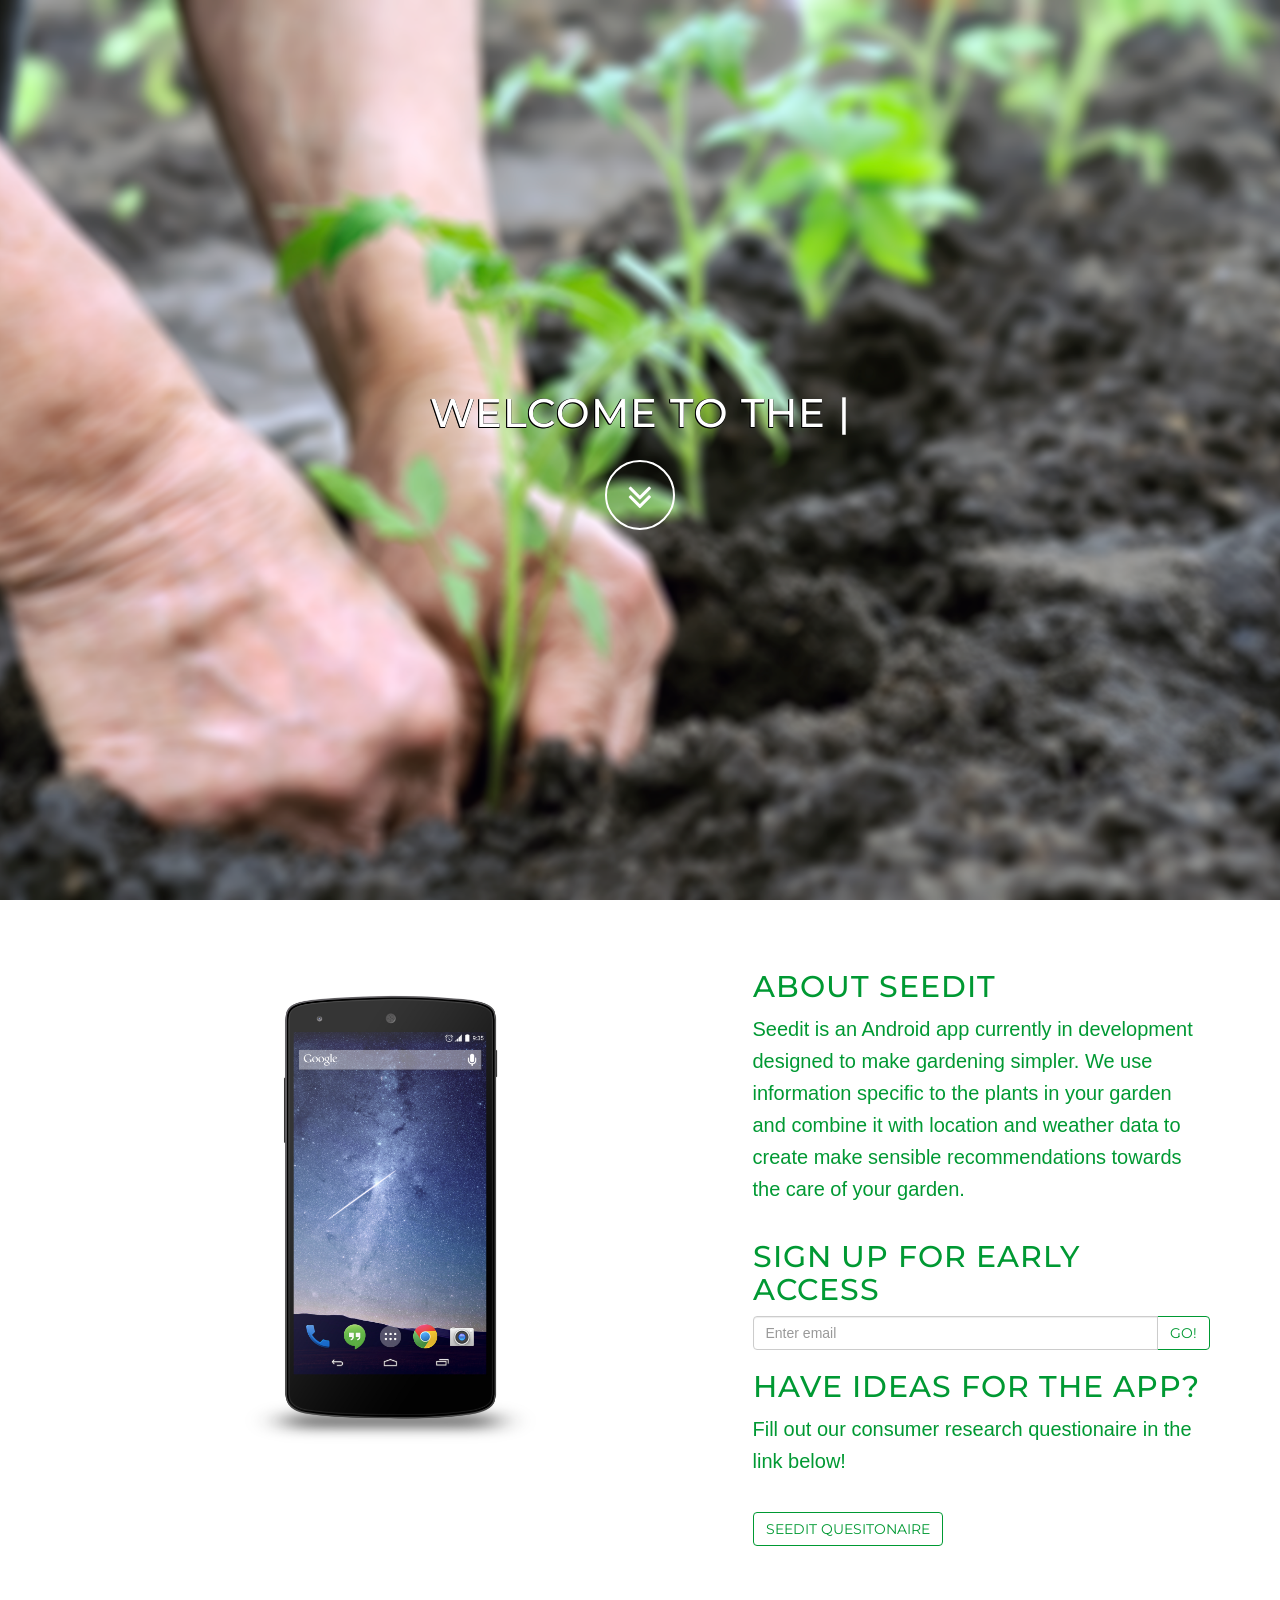
==== index.html @ 2c6a2f33 "init seedit site" ====
<!DOCTYPE html>
<html lang="en">

<head>

    <meta charset="utf-8">
    <meta http-equiv="X-UA-Compatible" content="IE=edge">
    <meta name="viewport" content="width=device-width, initial-scale=1">
    <meta name="description" content="">
    <meta name="author" content="">

    <title>Grayscale - Start Bootstrap Theme</title>

    <!-- Bootstrap Core CSS -->
    <link href="css/bootstrap.min.css" rel="stylesheet">

    <!-- Custom CSS -->
    <link href="css/grayscale.css" rel="stylesheet">

    <!-- Custom Fonts -->
    <link href="font-awesome/css/font-awesome.min.css" rel="stylesheet" type="text/css">
    <link href="http://fonts.googleapis.com/css?family=Lora:400,700,400italic,700italic" rel="stylesheet" type="text/css">
    <link href="http://fonts.googleapis.com/css?family=Montserrat:400,700" rel="stylesheet" type="text/css">

    <!-- HTML5 Shim and Respond.js IE8 support of HTML5 elements and media queries -->
    <!-- WARNING: Respond.js doesn't work if you view the page via file:// -->
    <!--[if lt IE 9]>
        <script src="https://oss.maxcdn.com/libs/html5shiv/3.7.0/html5shiv.js"></script>
        <script src="https://oss.maxcdn.com/libs/respond.js/1.4.2/respond.min.js"></script>
    <![endif]-->

</head>

<body id="page-top" data-spy="scroll" data-target=".navbar-fixed-top">

    <!-- Intro Header -->
    <header class="intro">
        <div class="intro-body">
            <div class="container">
                <div class="row">
                    <div class="col-md-12"> 
                        <div class="typing">
                            <h1 style="font-size:40px">
                                <span class="typing-target outline"></span>
                            </h1>    
                        </div>
                        <div>
                        <a href="#about" class="btn btn-circle page-scroll">
                            <i class="fa fa-angle-double-down animated"></i>
                        </a>
                    </div>
                </div>
            </div>
        </div>
    </header>

    <!-- About Section -->
    <section id="about" class="container content-section">
        <div class="row">
            <div class="col-md-7">
                <img src="img/Nexus-5-mockup.jpg" width="100%">
            </div>
            <div class="col-md-5">
                <h2>About Seedit</h2>
                <p>Seedit is an Android app currently in development designed to make gardening simpler. We use information specific to the plants in your garden and combine it with location and weather data to create make sensible recommendations towards the care of your garden.</p>
                <div>
                    <h2>Sign up for early access</h2>
                    <div class="input-group">
                        <input type="text" class="form-control" placeholder="Enter email">
                        <span class="input-group-btn">
                            <button class="btn btn-default" type="button">Go!</button>
                        </span>
                    </div>
                </div>
                <div>
                    <h2>Have ideas for the app?</h2>
                    <p>Fill out our consumer research questionaire in the link below!</p>
                    <button class="btn btn-default" type="button">Seedit Quesitonaire</button>
                </div>
                <div style="margin-bottom:50px"></div>
            </div>
        </div>
    </section>

    <!-- jQuery -->
    <script src="js/jquery.js"></script>

    <!-- Bootstrap Core JavaScript -->
    <script src="js/bootstrap.min.js"></script>

    <!-- Plugin JavaScript -->
    <script src="js/jquery.easing.min.js"></script>

    <script src="js/typed.js"></script>

    <script>
      $(function(){
          $(".typing-target").typed({
            strings: ["Welcome to the future of gardening"],
            typeSpeed: 50,
            backDelay: 500,
          });
      });
    </script>

    <!-- Custom Theme JavaScript -->
    <script src="js/grayscale.js"></script>

</body>

</html>
---- css/grayscale.css ----
/*!
 * Start Bootstrap - Grayscale Bootstrap Theme (http://startbootstrap.com)
 * Code licensed under the Apache License v2.0.
 * For details, see http://www.apache.org/licenses/LICENSE-2.0.
 */

body {
    width: 100%;
    height: 100%;
    font-family: "Lato",Helvetica,Arial,sans-serif;
    color: #009933;
    background-color: #fff;
}

html {
    width: 100%;
    height: 100%;
}

h1,
h2,
h3,
h4,
h5,
h6 {
    text-transform: uppercase;
    font-family: "Montserrat","Helvetica Neue",Helvetica,Arial,sans-serif;
    letter-spacing: 1px;
}

p {
    margin: 0 0 25px;
    font-size: 18px;
    line-height: 1.5;
}

@media(min-width:767px) {
    p {
        margin: 0 0 35px;
        font-size: 20px;
        line-height: 1.6;
    }
}

a {
    color: #219ab3;
    -webkit-transition: all .2s ease-in-out;
    -moz-transition: all .2s ease-in-out;
    transition: all .2s ease-in-out;
}

a:hover,
a:focus {
    text-decoration: none;
    color: #11505d;
}

.light {
    font-weight: 400;
}

.navbar-custom {
    margin-bottom: 0;
    border-bottom: 1px solid rgba(255,255,255,.3);
    text-transform: uppercase;
    font-family: Montserrat,"Helvetica Neue",Helvetica,Arial,sans-serif;
    background-color: #000;
}

.navbar-custom .navbar-brand {
    font-weight: 700;
}

.navbar-custom .navbar-brand:focus {
    outline: 0;
}

.navbar-custom .navbar-brand .navbar-toggle {
    padding: 4px 6px;
    font-size: 16px;
    color: #fff;
}

.navbar-custom .navbar-brand .navbar-toggle:focus,
.navbar-custom .navbar-brand .navbar-toggle:active {
    outline: 0;
}

.navbar-custom a {
    color: #fff;
}

.navbar-custom .nav li.active {
    outline: nonte;
    background-color: rgba(255,255,255,.3);
}

.navbar-custom .nav li a {
    -webkit-transition: background .3s ease-in-out;
    -moz-transition: background .3s ease-in-out;
    transition: background .3s ease-in-out;
}

.navbar-custom .nav li a:hover,
.navbar-custom .nav li a:focus,
.navbar-custom .nav li a.active {
    outline: 0;
    background-color: rgba(255,255,255,.3);
}

@media(min-width:767px) {
    .navbar {
        padding: 20px 0;
        border-bottom: 0;
        letter-spacing: 1px;
        background: 0 0;
        -webkit-transition: background .5s ease-in-out,padding .5s ease-in-out;
        -moz-transition: background .5s ease-in-out,padding .5s ease-in-out;
        transition: background .5s ease-in-out,padding .5s ease-in-out;
    }

    .top-nav-collapse {
        padding: 0;
        background-color: #000;
    }

    .navbar-custom.top-nav-collapse {
        border-bottom: 1px solid rgba(255,255,255,.3);
    }
}

.intro {
    display: table;
    width: 100%;
    height: 100%;
    padding: 100px 0;
    text-align: center;
    color: #fff;
    background: url(../img/intro-bg.png) no-repeat bottom center scroll;
    background-color: #000;
    -webkit-background-size: cover;
    -moz-background-size: cover;
    background-size: cover;
    -o-background-size: cover;
}

.intro .intro-body {
    display: table-cell;
    vertical-align: middle;
}

.intro .intro-body .brand-heading {
    font-size: 40px;
}

.intro .intro-body .intro-text {
    font-size: 18px;
}

@media(min-width:767px) {
    .intro {
        height: 100%;
        padding: 0;
    }

    .intro .intro-body .brand-heading {
        font-size: 100px;
    }

    .intro .intro-body .intro-text {
        font-size: 25px;
    }
}

.btn-circle {
    width: 70px;
    height: 70px;
    margin-top: 15px;
    padding: 7px 16px;
    border: 2px solid #fff;
    border-radius: 35px;
    font-size: 40px;
    color: #fff;
    background: 0 0;
    -webkit-transition: background .3s ease-in-out;
    -moz-transition: background .3s ease-in-out;
    transition: background .3s ease-in-out;
}

.btn-circle:hover,
.btn-circle:focus {
    outline: 0;
    color: #fff;
    background: rgba(255,255,255,.1);
}

.btn-circle i.animated {
    -webkit-transition-property: -webkit-transform;
    -webkit-transition-duration: 1s;
    -moz-transition-property: -moz-transform;
    -moz-transition-duration: 1s;
}

.btn-circle:hover i.animated {
    -webkit-animation-name: pulse;
    -moz-animation-name: pulse;
    -webkit-animation-duration: 1.5s;
    -moz-animation-duration: 1.5s;
    -webkit-animation-iteration-count: infinite;
    -moz-animation-iteration-count: infinite;
    -webkit-animation-timing-function: linear;
    -moz-animation-timing-function: linear;
}

@-webkit-keyframes pulse {    
    0 {
        -webkit-transform: scale(1);
        transform: scale(1);
    }

    50% {
        -webkit-transform: scale(1.2);
        transform: scale(1.2);
    }

    100% {
        -webkit-transform: scale(1);
        transform: scale(1);
    }
}

@-moz-keyframes pulse {    
    0 {
        -moz-transform: scale(1);
        transform: scale(1);
    }

    50% {
        -moz-transform: scale(1.2);
        transform: scale(1.2);
    }

    100% {
        -moz-transform: scale(1);
        transform: scale(1);
    }
}

.content-section {
    padding-top: 50px;
    height:100%;
    margin-bottom: 50px;
}

.download-section {
    width: 100%;
    padding: 50px 0;
    color: #fff;
    background: url(../img/downloads-bg.jpg) no-repeat center center scroll;
    background-color: #000;
    -webkit-background-size: cover;
    -moz-background-size: cover;
    background-size: cover;
    -o-background-size: cover;
}

#map {
    width: 100%;
    height: 200px;
    margin-top: 100px;
}

@media(min-width:767px) {
    .content-section {
        margin-bottom: 50px;
    }

    .download-section {
        padding: 100px 0;
    }

    #map {
        height: 400px;
        margin-top: 250px;
    }
}

.btn {
    text-transform: uppercase;
    font-family: Montserrat,"Helvetica Neue",Helvetica,Arial,sans-serif;
    font-weight: 400;
    -webkit-transition: all .3s ease-in-out;
    -moz-transition: all .3s ease-in-out;
    transition: all .3s ease-in-out;
}

.btn-default {
    border: 1px solid #009933;
    color: #009933;
    background-color: transparent;
}

.btn-default:hover,
.btn-default:focus {
    border: 1px solid #009933;
    outline: 0;
    color: #fff;
    background-color: #009933;
}

ul.banner-social-buttons {
    margin-top: 0;
}

@media(max-width:1199px) {
    ul.banner-social-buttons {
        margin-top: 15px;
    }
}

@media(max-width:767px) {
    ul.banner-social-buttons li {
        display: block;
        margin-bottom: 20px;
        padding: 0;
    }

    ul.banner-social-buttons li:last-child {
        margin-bottom: 0;
    }
}

footer {
    padding: 50px 0;
}

footer p {
    margin: 0;
}

::-moz-selection {
    text-shadow: none;
    background: #fcfcfc;
    background: rgba(255,255,255,.2);
}

::selection {
    text-shadow: none;
    background: #fcfcfc;
    background: rgba(255,255,255,.2);
}

img::selection {
    background: 0 0;
}

img::-moz-selection {
    background: 0 0;
}

body {
    webkit-tap-highlight-color: rgba(255,255,255,.2);
}

.typed-cursor{
    opacity: 1;
    -webkit-animation: blink 0.7s infinite;
    -moz-animation: blink 0.7s infinite;
    animation: blink 0.7s infinite;
}
@keyframes blink{
    0% { opacity:1; }
    50% { opacity:0; }
    100% { opacity:1; }
}
@-webkit-keyframes blink{
    0% { opacity:1; }
    50% { opacity:0; }
    100% { opacity:1; }
}
@-moz-keyframes blink{
    0% { opacity:1; }
    50% { opacity:0; }
    100% { opacity:1; }
}

.outline { 
    color: white;
    text-shadow:
    -.5px -.5px 0 #000,
    .5px -.5px 0 #000,
    -.5px .5px 0 #000,
    .5px .5px 0 #000;  
}
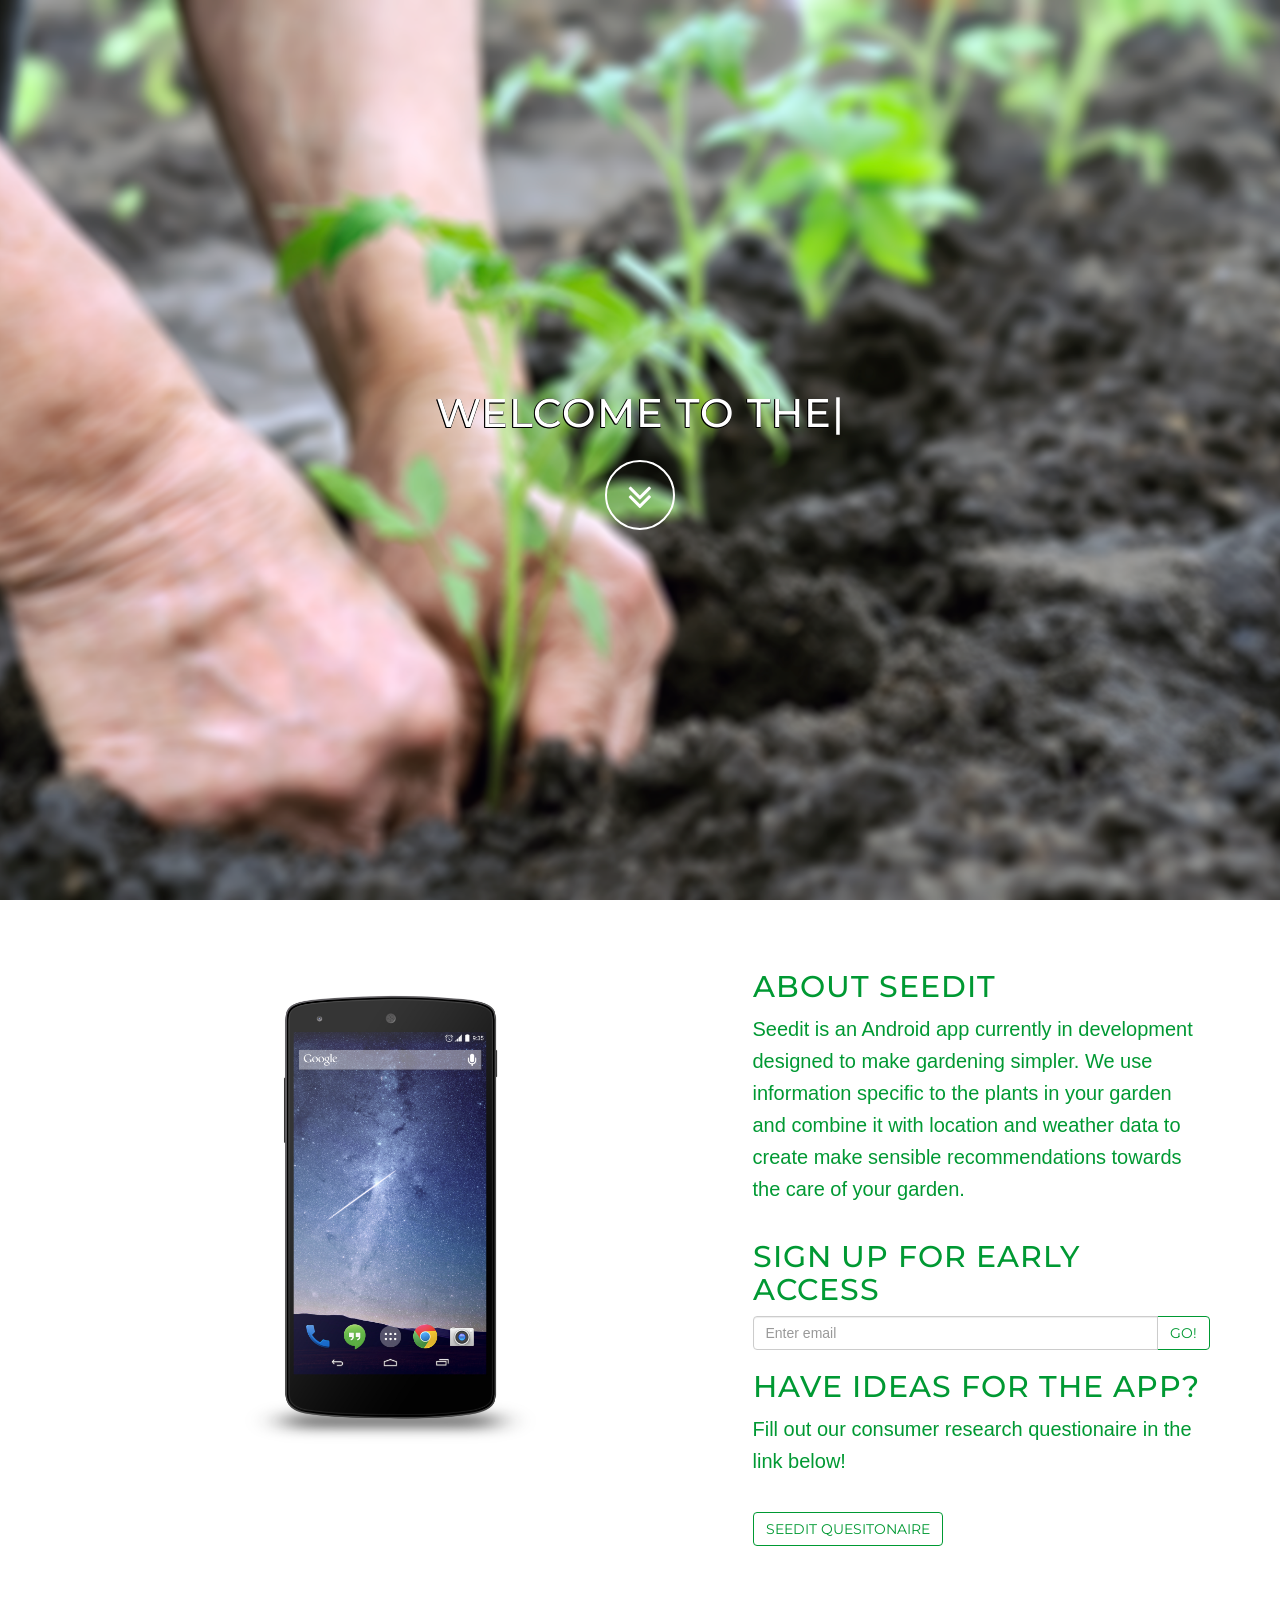
==== commit 8d3cfeae: "added favicon" ====
--- a/index.html
+++ b/index.html
@@ -9,13 +9,15 @@
     <meta name="description" content="">
     <meta name="author" content="">
 
-    <title>Grayscale - Start Bootstrap Theme</title>
+    <title>Seedit - Plant Ahead</title>
 
     <!-- Bootstrap Core CSS -->
     <link href="css/bootstrap.min.css" rel="stylesheet">
 
     <!-- Custom CSS -->
     <link href="css/grayscale.css" rel="stylesheet">
+
+    <link rel="shortcut icon" href="img/favicon.ico">
 
     <!-- Custom Fonts -->
     <link href="font-awesome/css/font-awesome.min.css" rel="stylesheet" type="text/css">
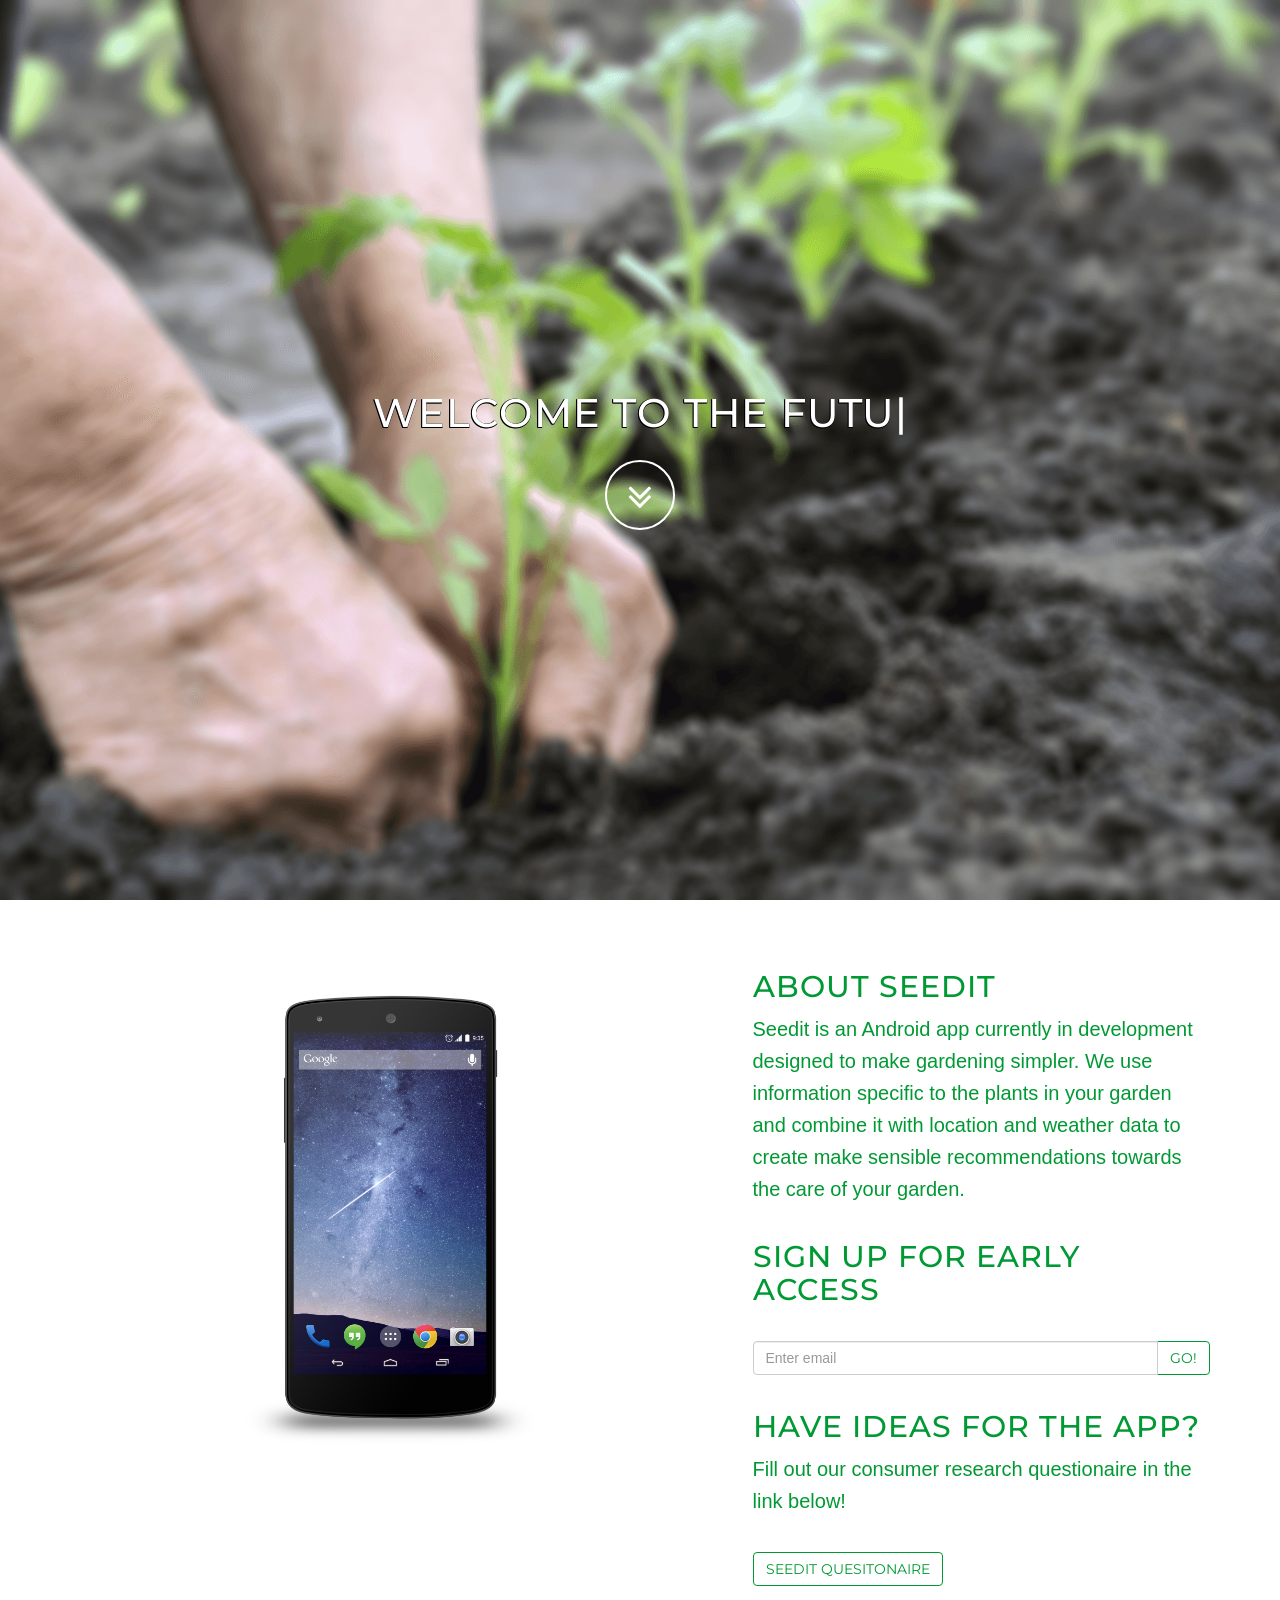
==== commit 6a2b155e: "compressed intro png" ====
--- a/index.html
+++ b/index.html
@@ -67,12 +67,14 @@
                 <p>Seedit is an Android app currently in development designed to make gardening simpler. We use information specific to the plants in your garden and combine it with location and weather data to create make sensible recommendations towards the care of your garden.</p>
                 <div>
                     <h2>Sign up for early access</h2>
+                    <p>
                     <div class="input-group">
                         <input type="text" class="form-control" placeholder="Enter email">
                         <span class="input-group-btn">
                             <button class="btn btn-default" type="button">Go!</button>
                         </span>
                     </div>
+                    </p>
                 </div>
                 <div>
                     <h2>Have ideas for the app?</h2>
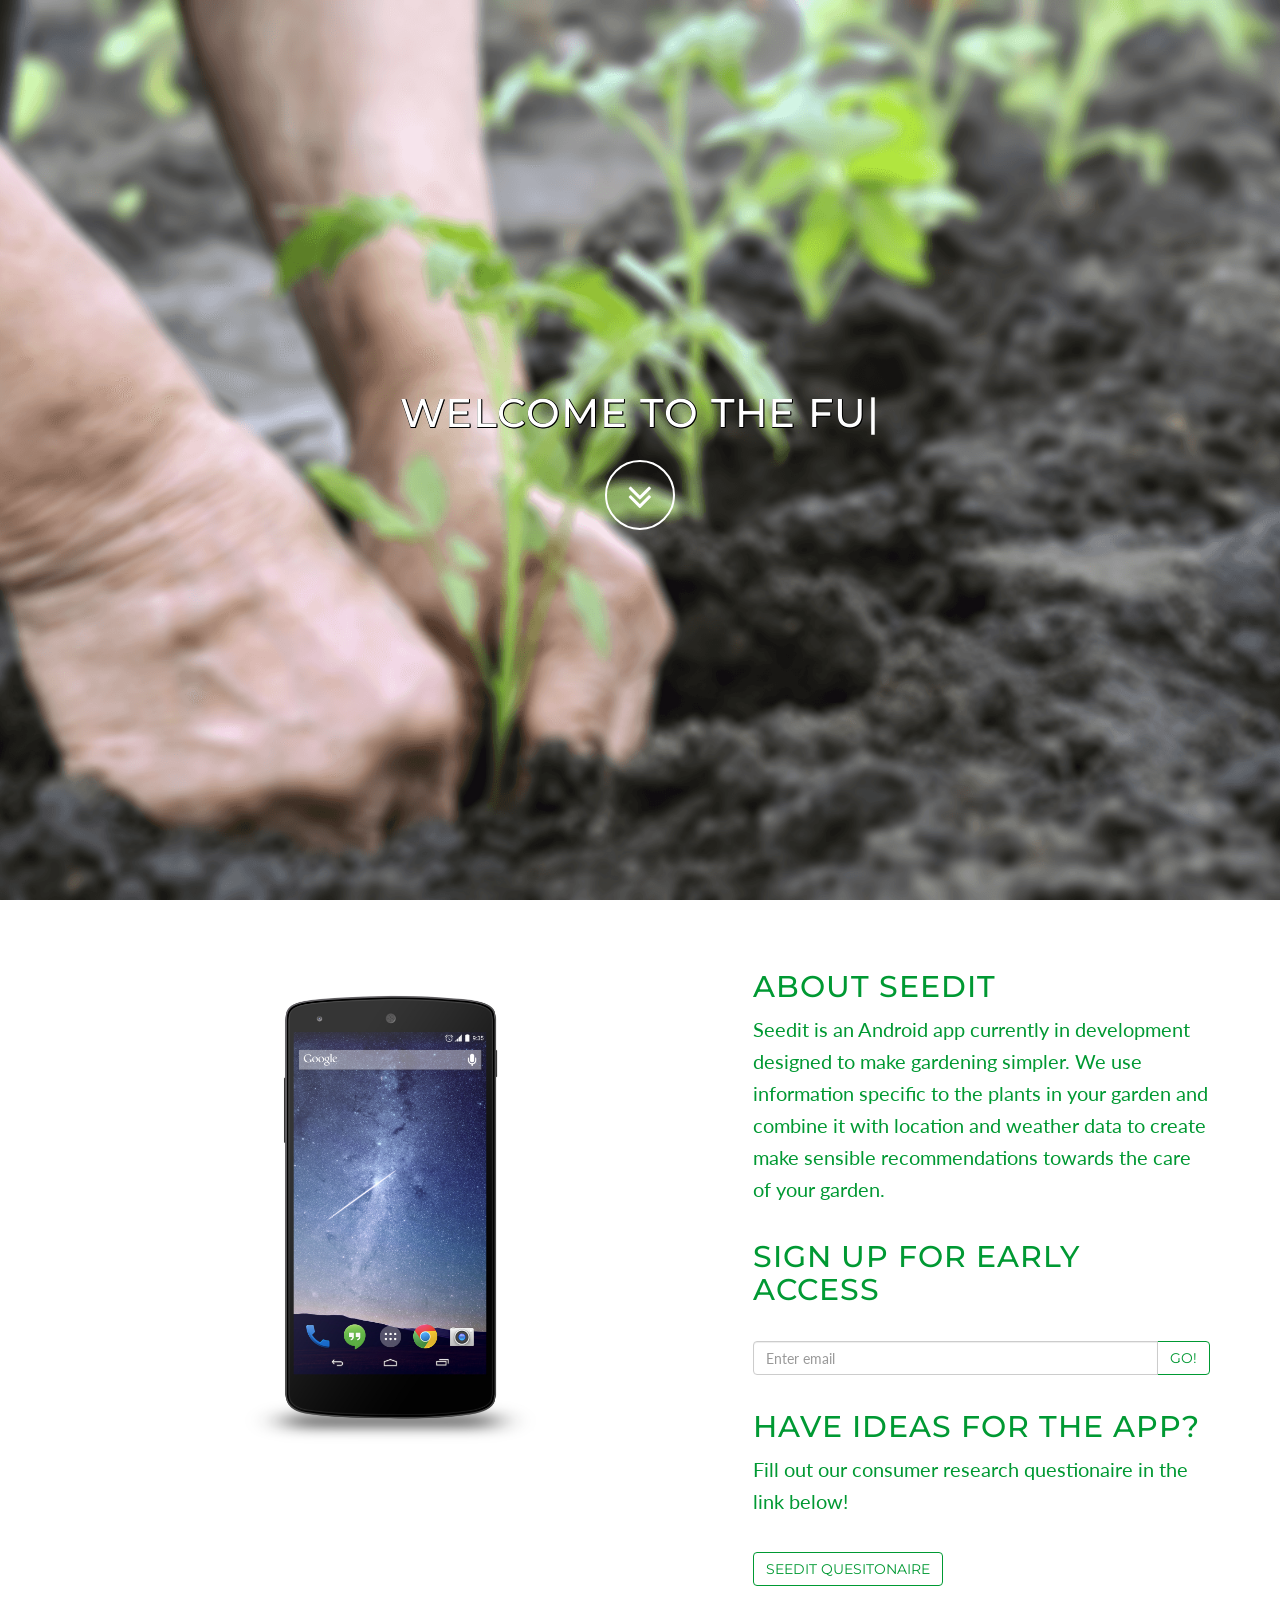
==== commit be4f3fe3: "fixed html formatting error" ====
--- a/index.html
+++ b/index.html
@@ -21,7 +21,7 @@
 
     <!-- Custom Fonts -->
     <link href="font-awesome/css/font-awesome.min.css" rel="stylesheet" type="text/css">
-    <link href="http://fonts.googleapis.com/css?family=Lora:400,700,400italic,700italic" rel="stylesheet" type="text/css">
+    <link href='http://fonts.googleapis.com/css?family=Lato&subset=latin,latin-ext' rel='stylesheet' type='text/css'>
     <link href="http://fonts.googleapis.com/css?family=Montserrat:400,700" rel="stylesheet" type="text/css">
 
     <!-- HTML5 Shim and Respond.js IE8 support of HTML5 elements and media queries -->
@@ -46,7 +46,6 @@
                                 <span class="typing-target outline"></span>
                             </h1>    
                         </div>
-                        <div>
                         <a href="#about" class="btn btn-circle page-scroll">
                             <i class="fa fa-angle-double-down animated"></i>
                         </a>
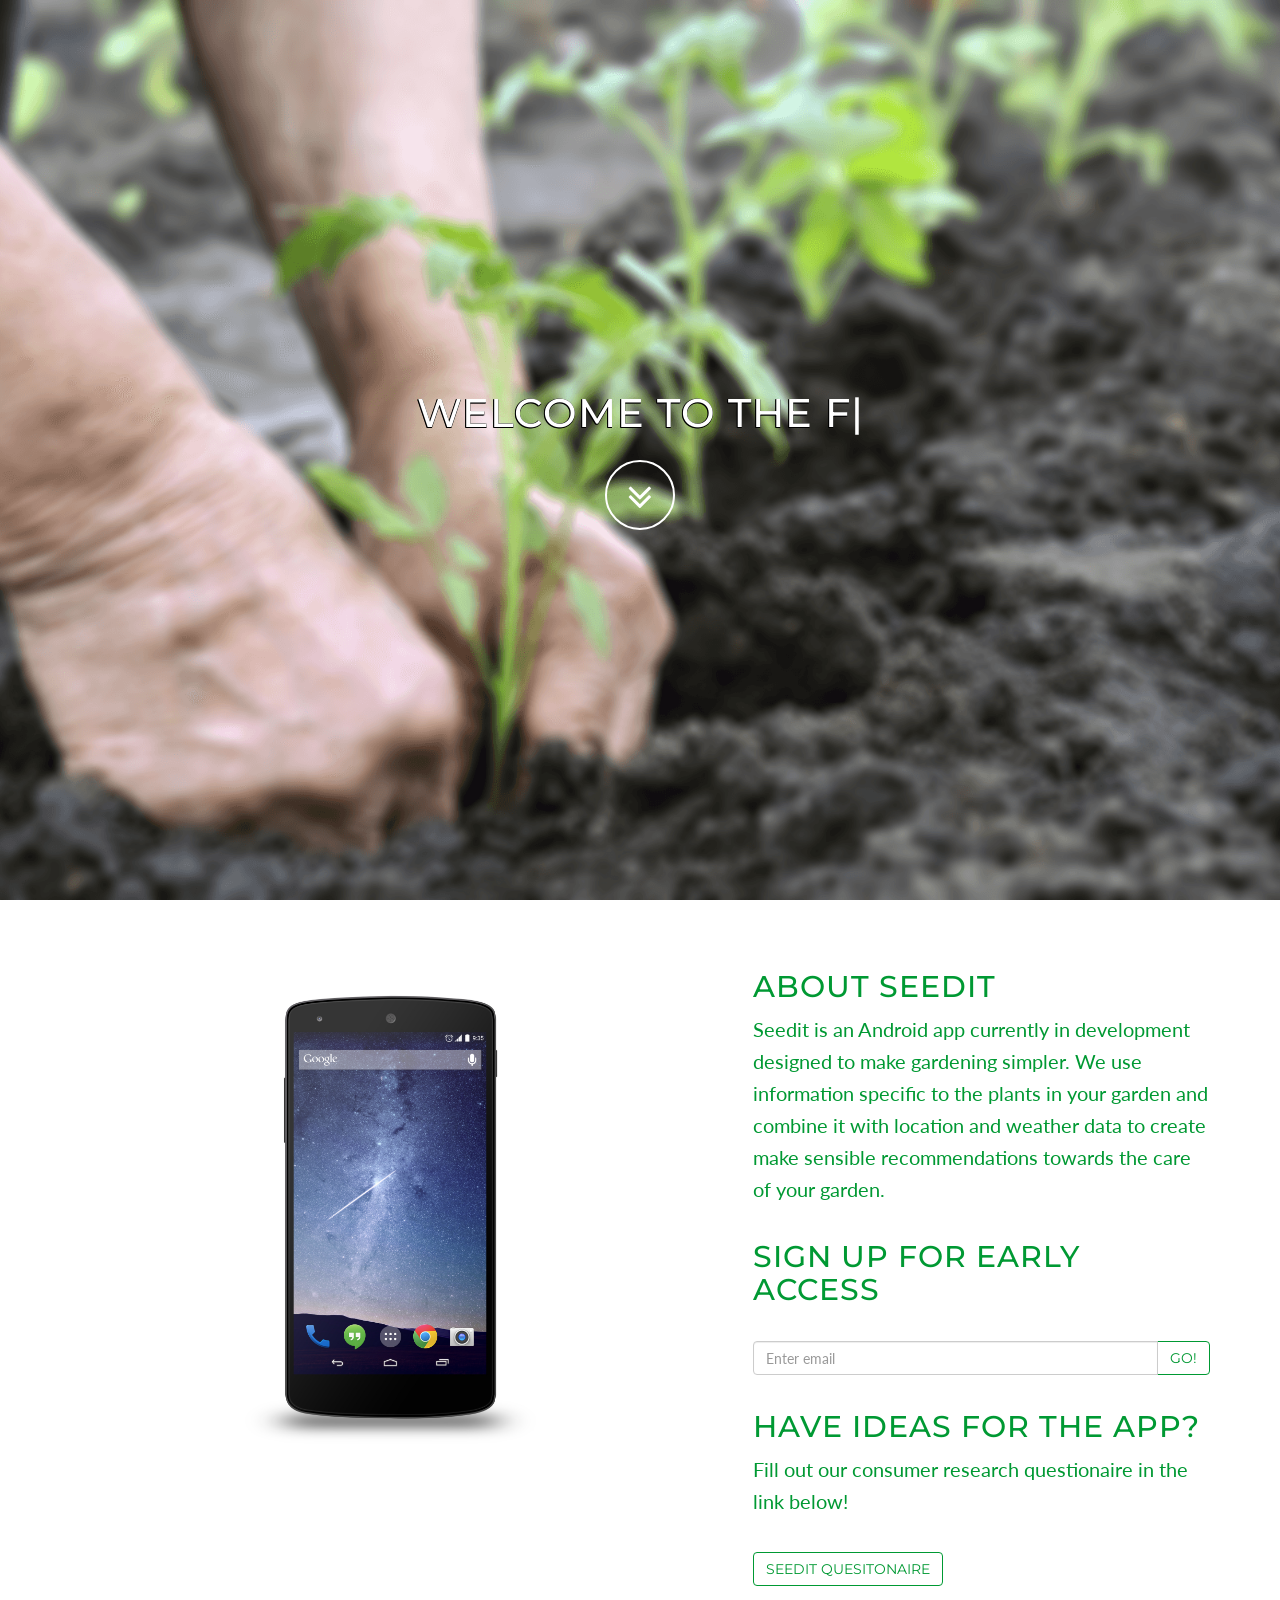
==== commit c248b454: "reformat html" ====
--- a/index.html
+++ b/index.html
@@ -33,8 +33,8 @@
 
 </head>
 
-<body id="page-top" data-spy="scroll" data-target=".navbar-fixed-top">
-
+<body>
+    
     <!-- Intro Header -->
     <header class="intro">
         <div class="intro-body">
@@ -69,7 +69,7 @@
                     <p>
                     <div class="input-group">
                         <input type="text" class="form-control" placeholder="Enter email">
-                        <span class="input-group-btn">
+                        <span class="input-group-btn" >
                             <button class="btn btn-default" type="button">Go!</button>
                         </span>
                     </div>
--- a/css/grayscale.css
+++ b/css/grayscale.css
@@ -133,7 +133,6 @@
     display: table;
     width: 100%;
     height: 100%;
-    padding: 100px 0;
     text-align: center;
     color: #fff;
     background: url(../img/intro-bg.png) no-repeat bottom center scroll;
@@ -147,29 +146,6 @@
 .intro .intro-body {
     display: table-cell;
     vertical-align: middle;
-}
-
-.intro .intro-body .brand-heading {
-    font-size: 40px;
-}
-
-.intro .intro-body .intro-text {
-    font-size: 18px;
-}
-
-@media(min-width:767px) {
-    .intro {
-        height: 100%;
-        padding: 0;
-    }
-
-    .intro .intro-body .brand-heading {
-        font-size: 100px;
-    }
-
-    .intro .intro-body .intro-text {
-        font-size: 25px;
-    }
 }
 
 .btn-circle {
@@ -248,8 +224,7 @@
 
 .content-section {
     padding-top: 50px;
-    height:100%;
-    margin-bottom: 50px;
+    height: 100%;
 }
 
 .download-section {
@@ -268,21 +243,6 @@
     width: 100%;
     height: 200px;
     margin-top: 100px;
-}
-
-@media(min-width:767px) {
-    .content-section {
-        margin-bottom: 50px;
-    }
-
-    .download-section {
-        padding: 100px 0;
-    }
-
-    #map {
-        height: 400px;
-        margin-top: 250px;
-    }
 }
 
 .btn {
@@ -308,28 +268,6 @@
     background-color: #009933;
 }
 
-ul.banner-social-buttons {
-    margin-top: 0;
-}
-
-@media(max-width:1199px) {
-    ul.banner-social-buttons {
-        margin-top: 15px;
-    }
-}
-
-@media(max-width:767px) {
-    ul.banner-social-buttons li {
-        display: block;
-        margin-bottom: 20px;
-        padding: 0;
-    }
-
-    ul.banner-social-buttons li:last-child {
-        margin-bottom: 0;
-    }
-}
-
 footer {
     padding: 50px 0;
 }
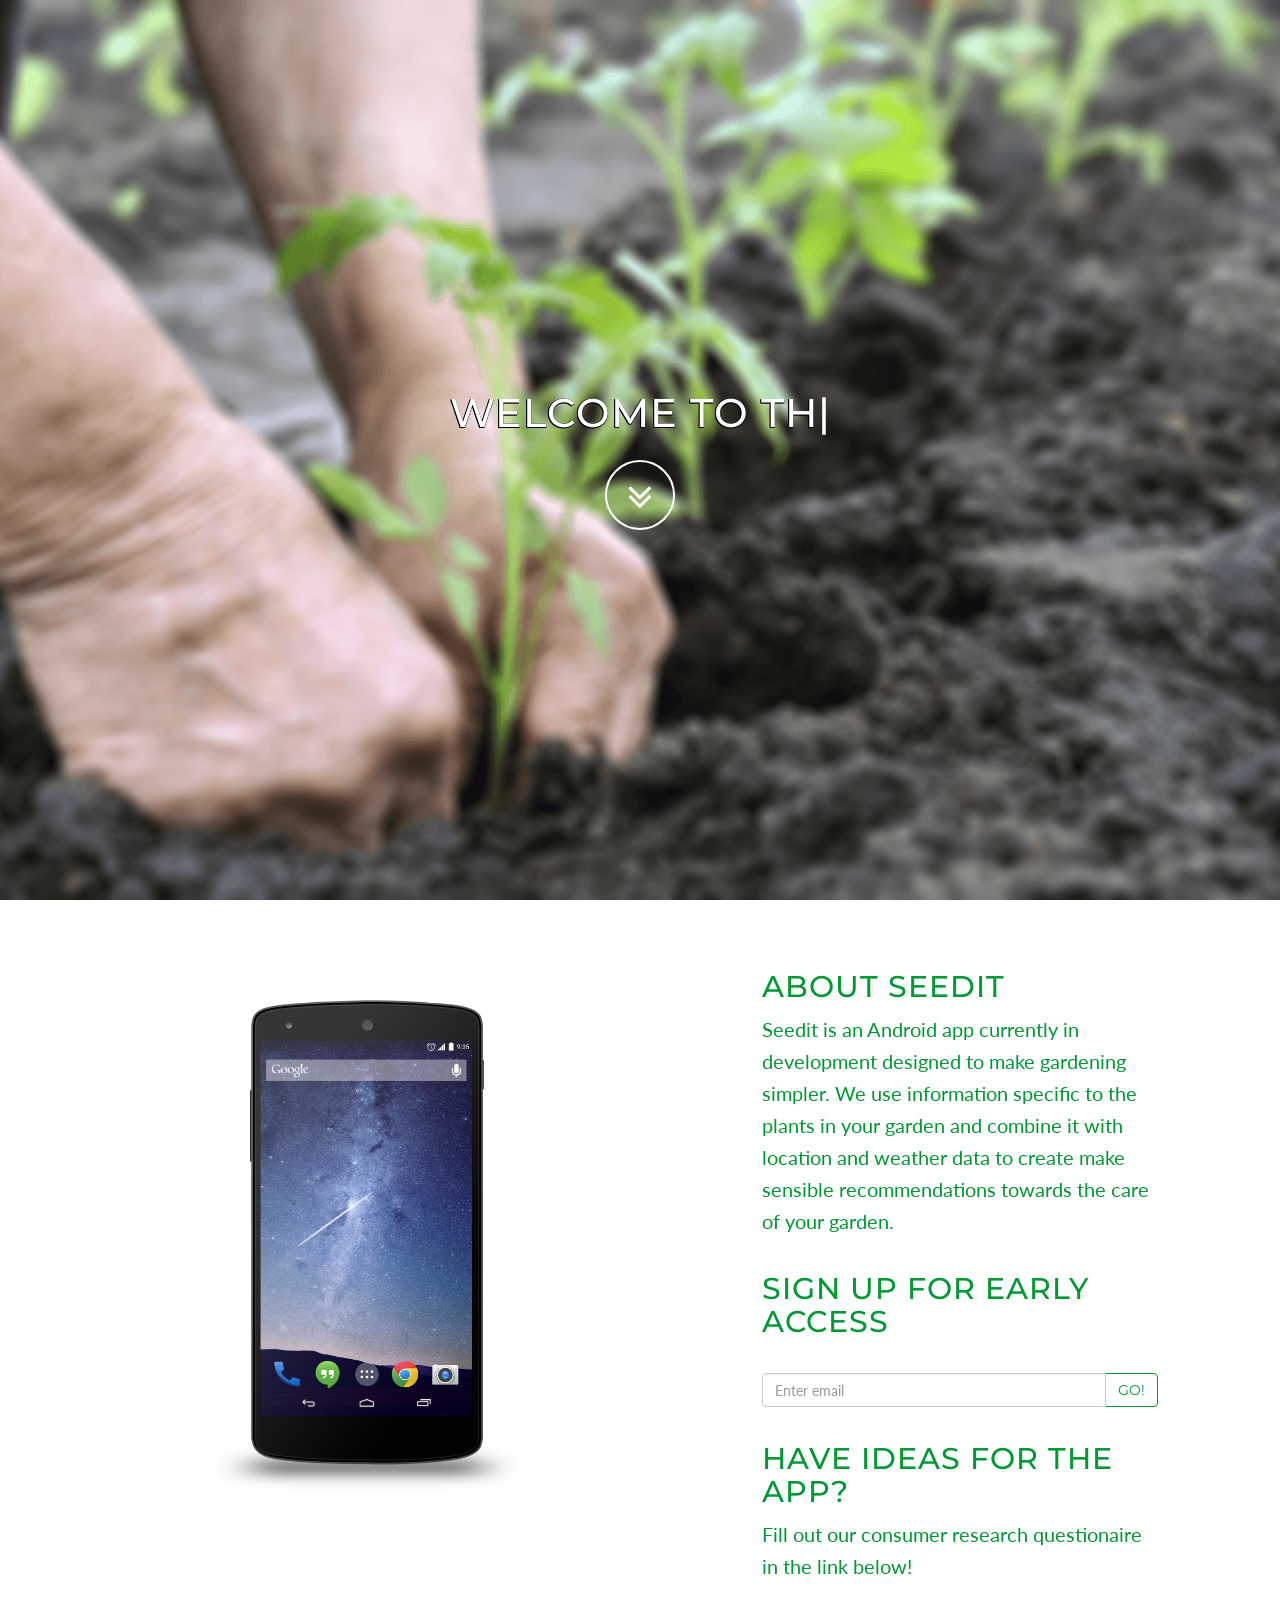
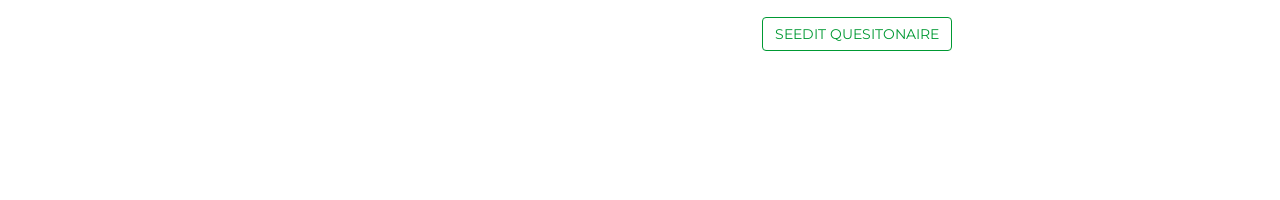
==== commit 89a9d4fc: "remove bloat js" ====
--- a/index.html
+++ b/index.html
@@ -34,7 +34,7 @@
 </head>
 
 <body>
-    
+
     <!-- Intro Header -->
     <header class="intro">
         <div class="intro-body">
@@ -61,7 +61,7 @@
             <div class="col-md-7">
                 <img src="img/Nexus-5-mockup.jpg" width="100%">
             </div>
-            <div class="col-md-5">
+            <div class="col-md-4">
                 <h2>About Seedit</h2>
                 <p>Seedit is an Android app currently in development designed to make gardening simpler. We use information specific to the plants in your garden and combine it with location and weather data to create make sensible recommendations towards the care of your garden.</p>
                 <div>
--- a/css/grayscale.css
+++ b/css/grayscale.css
@@ -24,7 +24,7 @@
 h5,
 h6 {
     text-transform: uppercase;
-    font-family: "Montserrat","Helvetica Neue",Helvetica,Arial,sans-serif;
+    font-family: Montserrat,"Helvetica Neue",Helvetica,Arial,sans-serif;
     letter-spacing: 1px;
 }
 
@@ -225,6 +225,7 @@
 .content-section {
     padding-top: 50px;
     height: 100%;
+    width: 100%;
 }
 
 .download-section {
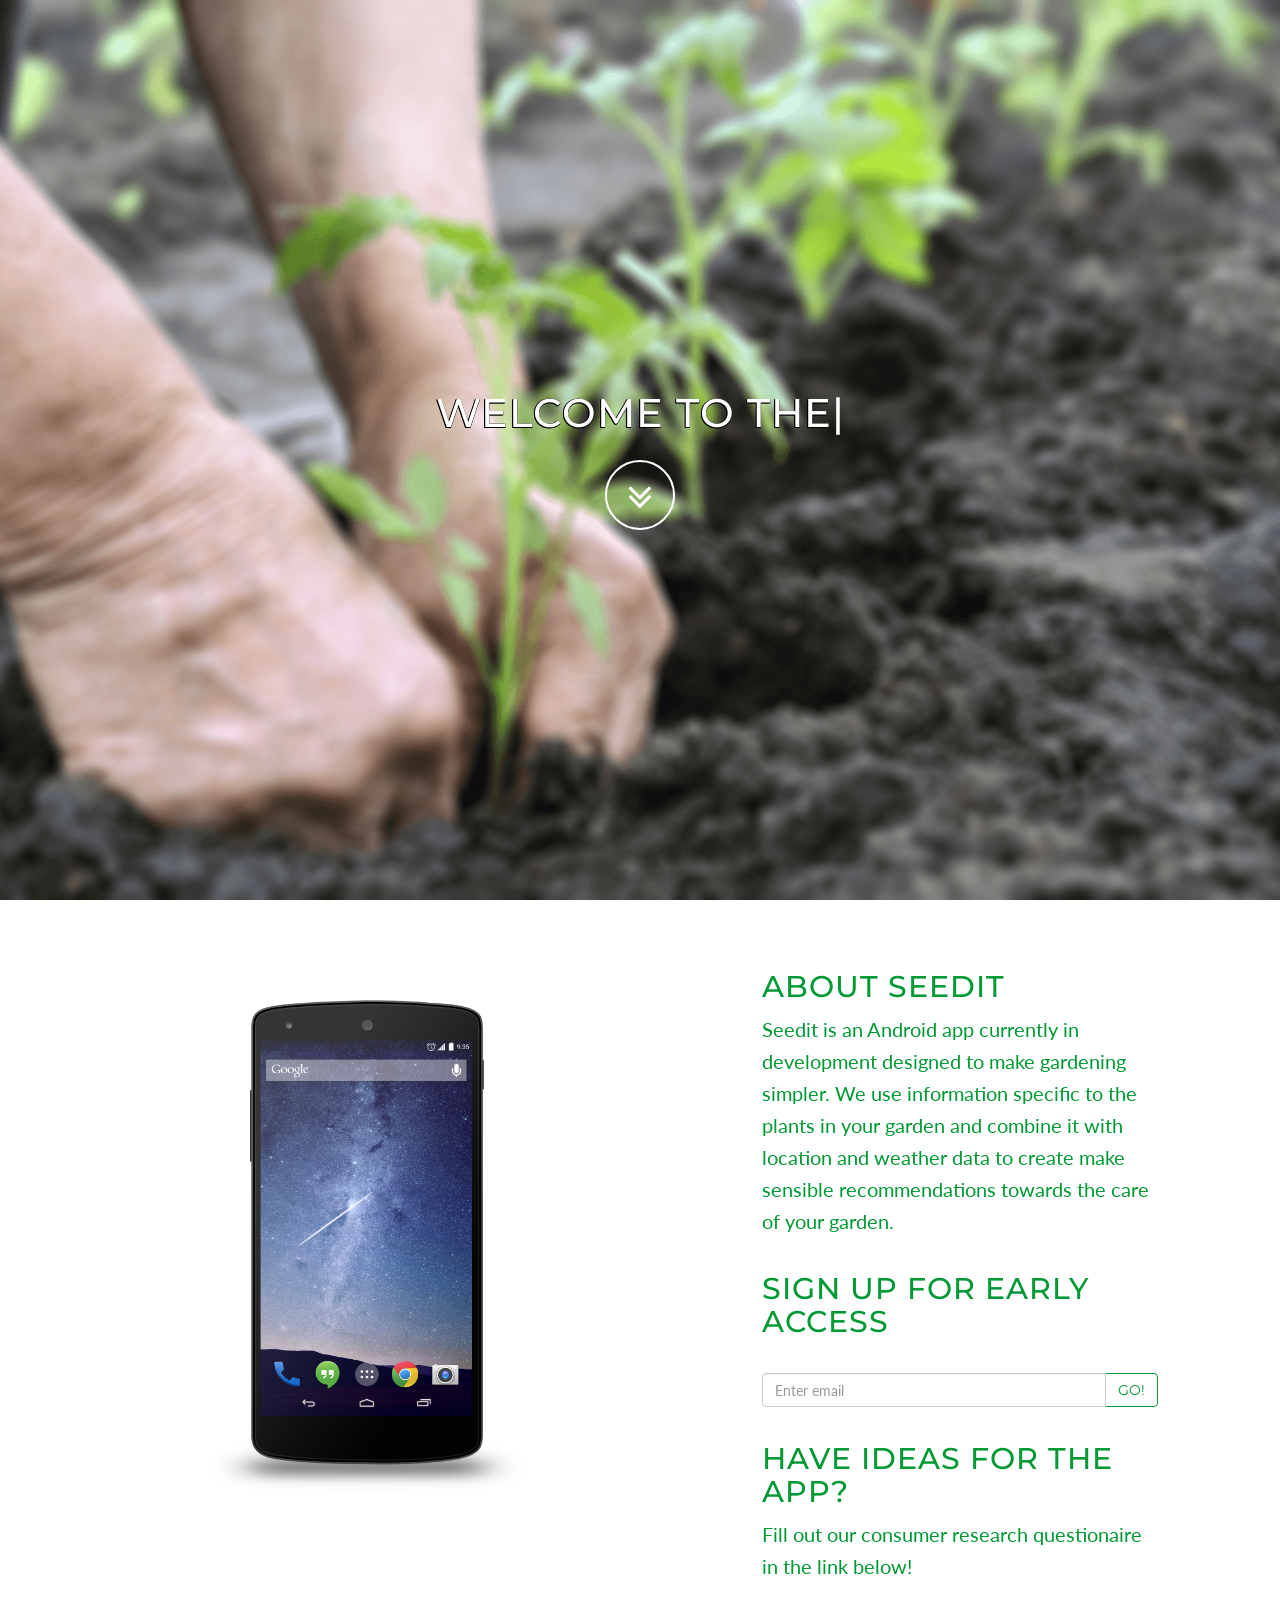
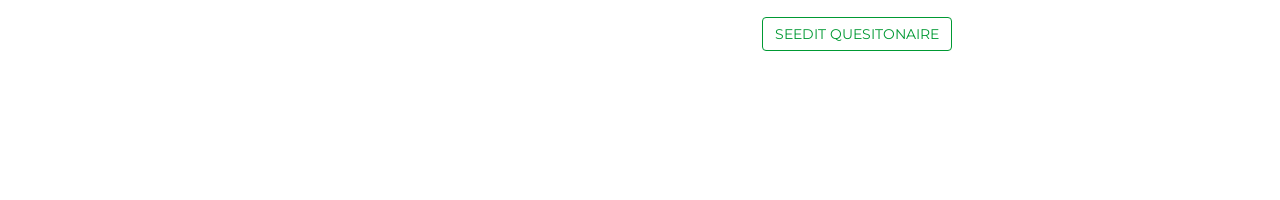
==== commit 608e2efa: "fix css resizing" ====
--- a/index.html
+++ b/index.html
@@ -34,6 +34,7 @@
 </head>
 
 <body>
+    <nav></nav>
 
     <!-- Intro Header -->
     <header class="intro">
--- a/css/grayscale.css
+++ b/css/grayscale.css
@@ -13,7 +13,6 @@
 }
 
 html {
-    width: 100%;
     height: 100%;
 }
 
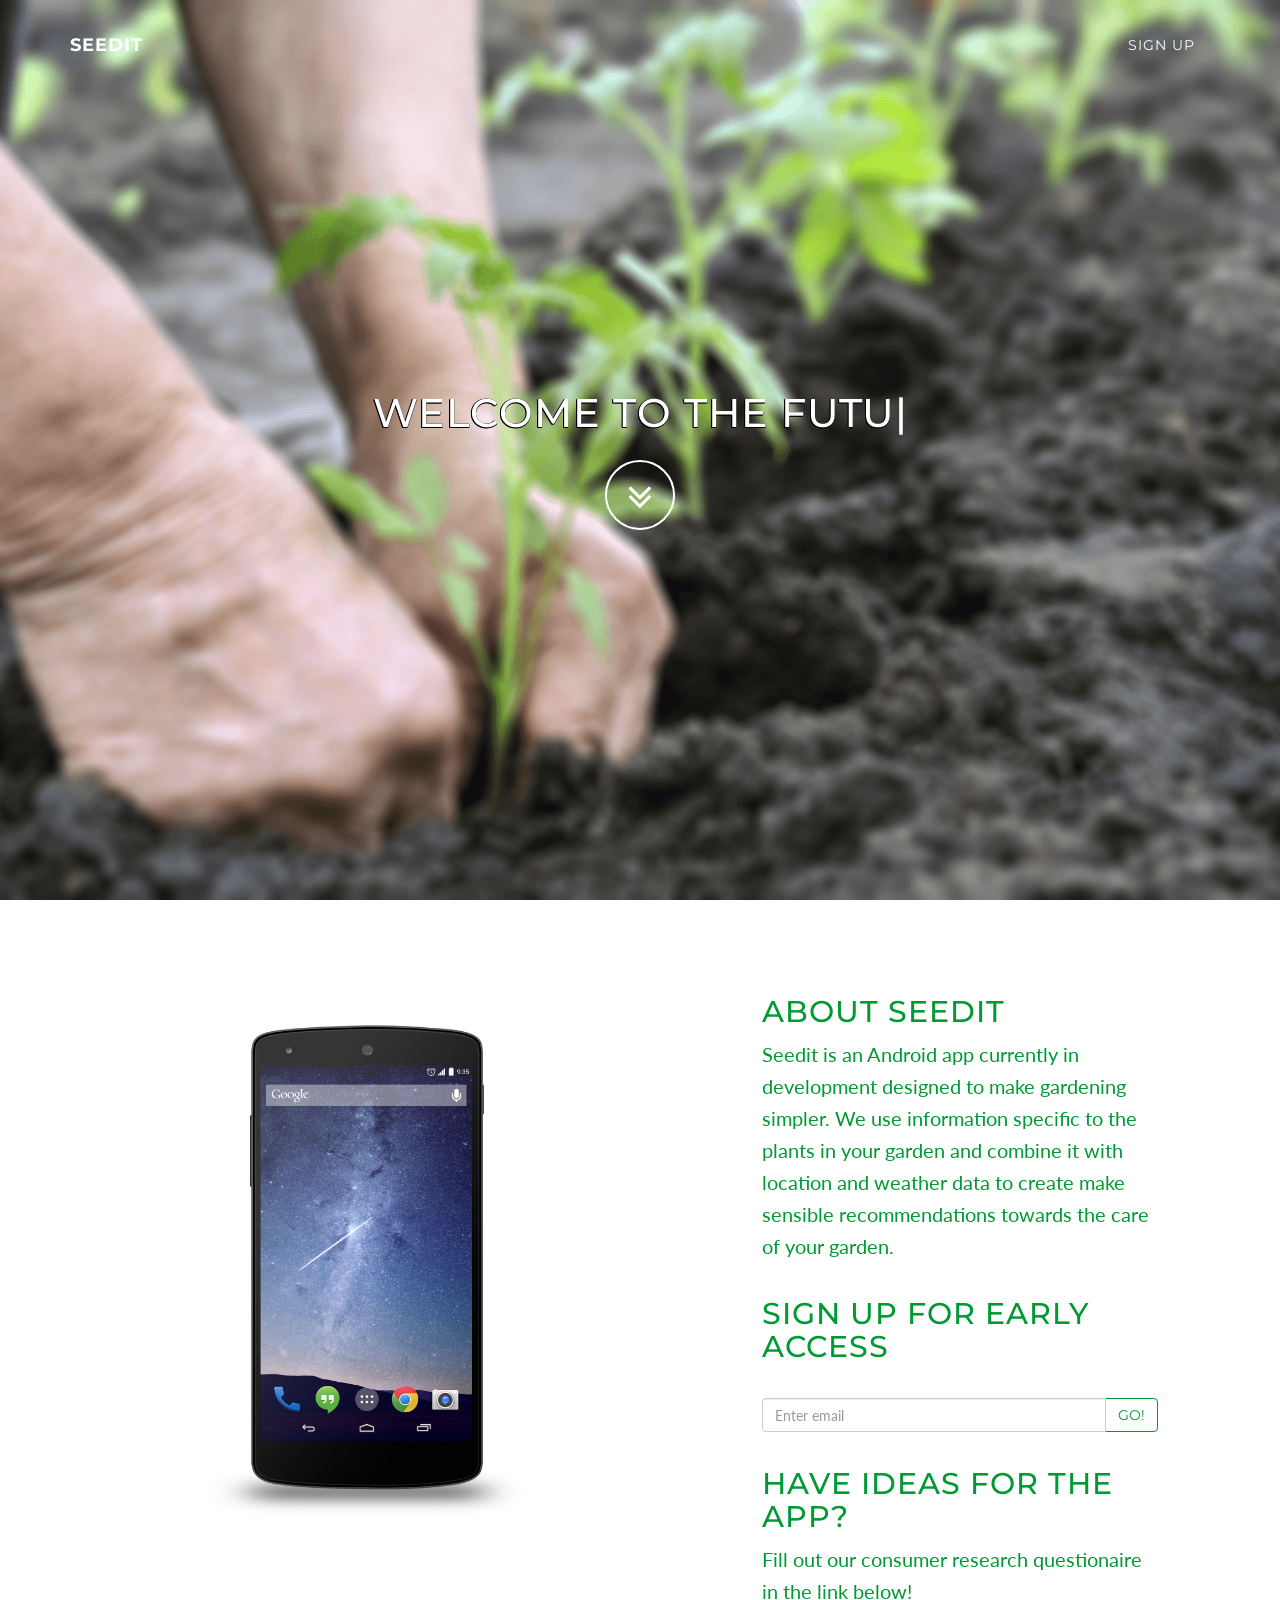
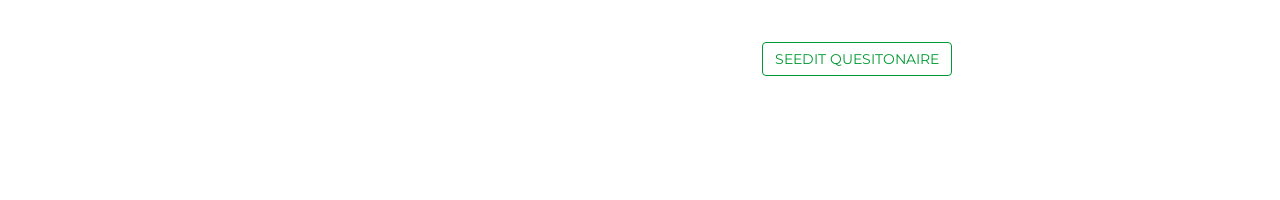
==== commit fee5564d: "fixed resizing error, added navbar back" ====
--- a/index.html
+++ b/index.html
@@ -33,8 +33,36 @@
 
 </head>
 
-<body>
-    <nav></nav>
+<body id="page-top" data-spy="scroll" data-target=".navbar-fixed-top">
+
+    <!-- Navigation -->
+    <nav class="navbar navbar-custom navbar-fixed-top" role="navigation">
+        <div class="container">
+            <div class="navbar-header">
+                <button type="button" class="navbar-toggle" data-toggle="collapse" data-target=".navbar-main-collapse">
+                    <i class="fa fa-bars"></i>
+                </button>
+                <a class="navbar-brand page-scroll" href="#page-top">
+                    Seedit
+                </a>
+            </div>
+
+            <!-- Collect the nav links, forms, and other content for toggling -->
+            <div class="collapse navbar-collapse navbar-right navbar-main-collapse">
+                <ul class="nav navbar-nav">
+                    <!-- Hidden li included to remove active class from about link when scrolled up past about section -->
+                    <li class="hidden">
+                        <a href="#page-top"></a>
+                    </li>
+                    <li>
+                        <a class="page-scroll" href="#about">Sign Up</a>
+                    </li>
+                </ul>
+            </div>
+            <!-- /.navbar-collapse -->
+        </div>
+        <!-- /.container -->
+    </nav>
 
     <!-- Intro Header -->
     <header class="intro">
--- a/css/grayscale.css
+++ b/css/grayscale.css
@@ -14,6 +14,7 @@
 
 html {
     height: 100%;
+    width: 100%;
 }
 
 h1,
@@ -42,7 +43,7 @@
 }
 
 a {
-    color: #219ab3;
+    color: #009933;
     -webkit-transition: all .2s ease-in-out;
     -moz-transition: all .2s ease-in-out;
     transition: all .2s ease-in-out;
@@ -63,7 +64,7 @@
     border-bottom: 1px solid rgba(255,255,255,.3);
     text-transform: uppercase;
     font-family: Montserrat,"Helvetica Neue",Helvetica,Arial,sans-serif;
-    background-color: #000;
+    background-color: #fff;
 }
 
 .navbar-custom .navbar-brand {
@@ -86,7 +87,7 @@
 }
 
 .navbar-custom a {
-    color: #fff;
+    color: #009933;
 }
 
 .navbar-custom .nav li.active {
@@ -120,11 +121,15 @@
 
     .top-nav-collapse {
         padding: 0;
-        background-color: #000;
+        background-color: #fff;
     }
 
     .navbar-custom.top-nav-collapse {
         border-bottom: 1px solid rgba(255,255,255,.3);
+    }
+
+    .navbar-custom a {
+        color: #fff;
     }
 }
 
@@ -222,7 +227,7 @@
 }
 
 .content-section {
-    padding-top: 50px;
+    padding-top: 75px;
     height: 100%;
     width: 100%;
 }
